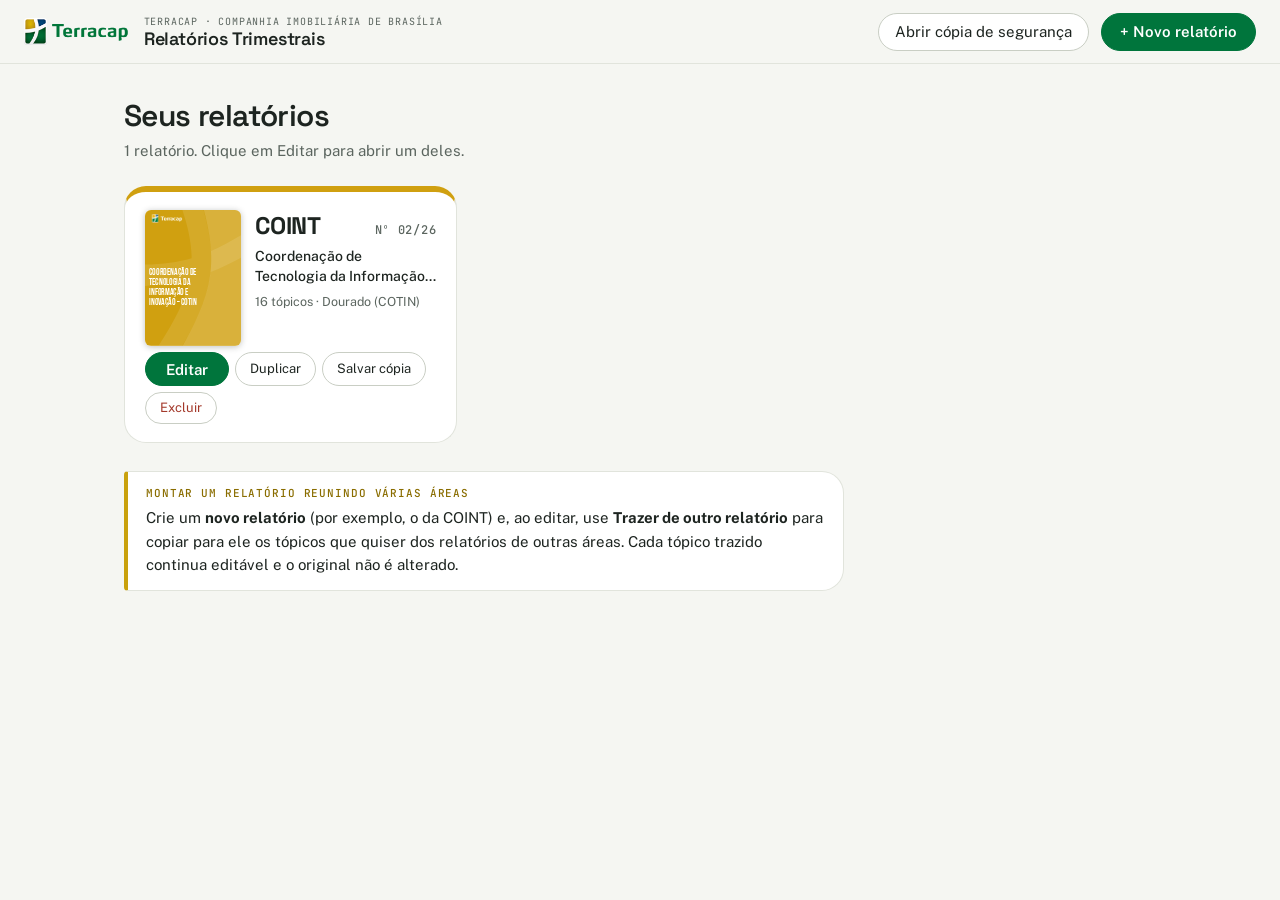
==== index.html @ a0c9328a "Primeira versão" ====
<!doctype html>
<html lang="pt-BR">
<head>
<meta charset="utf-8">
<meta name="viewport" content="width=device-width,initial-scale=1">
<title>Relatórios Trimestrais</title>
<link rel="preconnect" href="https://fonts.googleapis.com">
<link rel="preconnect" href="https://fonts.gstatic.com" crossorigin>
<link href="https://fonts.googleapis.com/css2?family=Bebas+Neue&family=Inter:wght@300;400;500;600;700&family=Space+Grotesk:wght@400;500;600;700&family=Public+Sans:wght@400;500;600;700&family=JetBrains+Mono:wght@400;500&display=swap" rel="stylesheet">
<link rel="stylesheet" href="app.css?v=7">
<link rel="stylesheet" href="report.css?v=7">
</head>
<body class="home">
<header id="appbar">
  <img class="mark" src="assets/logo-verde.png" alt=""><span class="brand"><small>Terracap · Companhia Imobiliária de Brasília</small>Relatórios Trimestrais</span>
  <span class="spacer"></span>
  <button class="bar-btn" data-act="importar" title="Carrega um arquivo salvo anteriormente">Abrir cópia de segurança</button>
  <button class="primary" data-act="novo">+ Novo relatório</button>
  <input type="file" id="file-import" accept="application/json" multiple hidden>
</header>

<main id="home">
  <div class="home-h">
    <h1>Seus relatórios</h1>
    <p id="home-sub" class="home-sub"></p>
  </div>
  <div id="cards" class="cards"></div>
  <aside class="tip home-tip">
    <span class="eyebrow">Montar um relatório reunindo várias áreas</span>
    <p>Crie um <b>novo relatório</b> (por exemplo, o da COINT) e, ao editar, use <b>Trazer de outro relatório</b> para copiar para ele os tópicos que quiser dos relatórios de outras áreas. Cada tópico trazido continua editável e o original não é alterado.</p>
  </aside>
</main>

<div id="toasts"></div>

<dialog id="dlg-novo" aria-labelledby="dlg-novo-t">
  <form method="dialog" id="form-novo">
    <h2 id="dlg-novo-t">Novo relatório</h2>
    <div class="row">
      <label class="f"><span class="lb">Sigla do setor</span><input type="text" id="n-sigla" placeholder="Ex.: COINT" required></label>
      <label class="f"><span class="lb">Nº do relatório</span><input type="text" id="n-numero" placeholder="Ex.: 02/26" required></label>
    </div>
    <label class="f"><span class="lb">Nome do setor</span><input type="text" id="n-setor" placeholder="Ex.: Coordenação de Tecnologia da Informação e Inovação"></label>
    <label class="sw f" id="n-trazer-w"><input type="checkbox" id="n-trazer"><span class="trk" aria-hidden="true"></span><span class="sl"><b>Começar trazendo conteúdo de outros relatórios</b><small>Útil para um relatório geral que reúne várias áreas.</small></span></label>
    <div class="dlg-b">
      <button type="button" data-act="novo-fechar">Cancelar</button>
      <button class="primary" type="submit">Criar e editar</button>
    </div>
  </form>
</dialog>

<script src="assets/shapes.js"></script>
<script src="store.js?v=7"></script>
<script src="home.js?v=7"></script>
</body>
</html>
---- app.css ----
:root{--ink:#1D2420;--muted:#5b655f;--line:#e1e4dc;--bg:#F5F6F2;--brand:#00753C;--brand-d:#005c2f;--brand-ink:#fff;--blue:#003D6B;--gold:#C9A10D;--focus:#003D6B;--danger:#A3382A;--display:'Space Grotesk',system-ui,sans-serif;--mono:'JetBrains Mono',ui-monospace,monospace}
*{box-sizing:border-box}
html,body{height:100%;margin:0}
body{font:15px/1.55 "Public Sans",system-ui,sans-serif;color:var(--ink);background:var(--bg);display:flex;flex-direction:column}
[hidden]{display:none!important}
:focus-visible{outline:3px solid var(--focus);outline-offset:2px}
.sr{position:absolute;width:1px;height:1px;overflow:hidden;clip:rect(0 0 0 0);white-space:nowrap}

/* ---- botões ---- */
button,.btn{font:inherit;min-height:38px;border:1px solid #c9cec4;background:#fff;border-radius:999px;padding:6px 18px;cursor:pointer;color:var(--ink);display:inline-flex;align-items:center;justify-content:center;gap:6px;transition:transform .15s,box-shadow .15s,border-color .15s,background .15s}
button:hover:not(:disabled),.btn:hover{background:#fff;border-color:var(--brand);transform:translateY(-1px)}
button:disabled{opacity:.4;cursor:default}
button.primary{background:var(--brand);border-color:var(--brand);color:#fff;font-weight:600}
button.primary:hover:not(:disabled){background:var(--brand-d);border-color:var(--brand-d)}
button.danger{color:var(--danger)}
button.mini{min-height:32px;padding:3px 14px;font-size:13px}
button.ico{min-width:34px;min-height:34px;padding:0;border-color:transparent;background:transparent;font-size:15px;border-radius:50%}
button.ico:hover:not(:disabled){background:#eceee7;transform:none;border-color:transparent}

/* ---- barra superior ---- */
#appbar{display:flex;align-items:center;gap:12px;padding:0 24px;height:64px;background:var(--bg);color:var(--ink);border-bottom:1px solid var(--line);flex:none}
.brand{font:600 18px/1.1 var(--display);color:var(--ink);white-space:nowrap;display:flex;flex-direction:column;letter-spacing:-.01em}
.brand small{font:400 10px/1.4 var(--mono);letter-spacing:.08em;text-transform:uppercase;color:var(--muted)}
.mark{height:28px;width:auto;flex:none;object-fit:contain}
.spacer{flex:1}
#appbar select{background:#fff;color:var(--ink);border:1px solid #c9cec4;max-width:260px;min-height:38px;border-radius:999px;padding:4px 14px;font:inherit}
.bar-btn{background:#fff;color:var(--ink);border:1px solid #c9cec4;border-radius:999px;min-height:38px;padding:6px 16px;cursor:pointer;display:inline-flex;align-items:center}
.bar-btn:hover{border-color:var(--brand)}
#save-status{font:500 11px var(--mono);letter-spacing:.06em;text-transform:uppercase;color:var(--brand);border:1px solid var(--brand);background:#e6f2ec;border-radius:999px;padding:3px 12px;white-space:nowrap}
#save-status.err{color:var(--danger);border-color:var(--danger);background:#f6e4e1}
details.menu{position:relative}
details.menu>summary{list-style:none}
details.menu>summary::-webkit-details-marker{display:none}
.menu-pop{position:absolute;left:0;top:calc(100% + 8px);background:#fff;color:var(--ink);border:1px solid var(--line);border-radius:22px;box-shadow:0 12px 32px rgba(29,36,32,.14);width:340px;max-width:90vw;padding:8px;z-index:30}
.menu-pop hr{border:0;border-top:1px solid var(--line);margin:6px 0}
button.mi{display:flex;flex-direction:column;align-items:flex-start;text-align:left;width:100%;border:0;background:none;padding:8px 14px;gap:0;border-radius:14px}
button.mi:hover{background:var(--bg);transform:none}
button.mi small{color:var(--muted);font-size:12.5px}
button.mi.danger b{color:var(--danger)}

/* ---- abas móveis ---- */
#mtabs{display:none}

/* ---- layout ---- */
#app{display:grid;grid-template-columns:clamp(400px,38vw,560px) 1fr;flex:1;min-height:0}
#editor{min-width:0;background:var(--bg);border-right:1px solid var(--line);display:flex;flex-direction:column;min-height:0}
#tabs{display:flex;border-bottom:1px solid var(--line);flex:none;background:var(--bg)}
.tab{flex:1;border:0;border-bottom:2px solid transparent;border-radius:0;background:none;min-height:56px;padding:0 6px;font:500 11px var(--mono);letter-spacing:.04em;text-transform:uppercase;color:var(--muted);gap:6px;transform:none!important}
.tab .n{width:22px;height:22px;border-radius:50%;border:1.5px solid #b9c0b4;display:grid;place-items:center;font:500 11px var(--mono);color:var(--muted);flex:none}
.tab.on{border-bottom-color:var(--brand);color:var(--ink);font-weight:700}
.tab.on .n{background:var(--brand);border-color:var(--brand);color:#fff}
#ed-body{overflow:auto;padding:18px 18px 80px;flex:1}

/* ---- conteúdo do editor ---- */
.lead{color:var(--muted);margin:0 0 24px;padding-bottom:18px;border-bottom:1px solid var(--line);position:relative}
.lead::after{content:"";position:absolute;left:50%;bottom:-10px;width:34px;height:12px;transform:translateX(-50%);background:var(--bg) url(assets/logo.png) center/contain no-repeat border-box;background-origin:content-box;box-sizing:content-box;padding:0 5px;border:1px solid var(--line);border-radius:8px}
.card{border:1px solid var(--line);border-radius:22px;padding:20px;margin-bottom:16px;background:#fff}
.card>h2{margin:0 0 14px;font:600 18px var(--display);letter-spacing:-.01em}
.tip{background:#fff;border:1px solid var(--line);border-left:4px solid var(--gold);border-radius:4px 22px 22px 4px;padding:14px 18px;margin-bottom:20px}
.eyebrow{display:block;font:500 11px var(--mono);letter-spacing:.08em;text-transform:uppercase;color:#8a6d00;margin-bottom:6px}
.tip ol{margin:0 0 8px;padding-left:20px}
.f{display:block;margin:0 0 14px}
.lb{display:block;font:600 14px var(--display);margin-bottom:4px}
.lbrow{display:flex;align-items:center;justify-content:space-between;gap:8px;margin-bottom:4px}
.lbrow .lb{margin:0}
.help{display:block;color:var(--muted);font-size:13px;margin:0 0 6px}
input[type=text],input[type=number],textarea,select{width:100%;min-height:42px;border:1px solid #c9cec4;border-radius:14px;padding:9px 14px;background:#fff;color:var(--ink);font:inherit}
input:focus,textarea:focus,select:focus{border-color:var(--focus)}
textarea{min-height:96px;resize:vertical}
input[type=range]{width:100%;accent-color:#00753C}
.rv{font-weight:400;color:var(--muted);margin-left:6px}
label.chk{display:flex;gap:8px;align-items:center;font-size:14px;margin:12px 0}
label.chk input{width:18px;height:18px}
label.sw{display:flex;gap:12px;align-items:flex-start;cursor:pointer;position:relative;margin:0 0 14px}
label.sw input{position:absolute;opacity:0;width:1px;height:1px}
.trk{flex:none;width:42px;height:24px;border-radius:12px;background:#9aa39b;position:relative;transition:.15s;margin-top:1px}
.trk::after{content:'';position:absolute;left:3px;top:3px;width:18px;height:18px;border-radius:50%;background:#fff;transition:.15s}
label.sw input:checked+.trk{background:var(--brand)}
label.sw input:checked+.trk::after{left:21px}
label.sw input:focus-visible+.trk{outline:3px solid var(--focus);outline-offset:2px}
.sl b{display:block;font:600 14px var(--display)}
.sl small{display:block;color:var(--muted);font-size:13px}
.optbox{border:1px solid var(--line);border-radius:22px;padding:16px 18px;margin-bottom:12px;background:#fff}
.nested{margin-top:14px;padding-top:14px;border-top:1px dashed var(--line)}
.nested .f:last-child{margin-bottom:0}
.swatches{display:grid;grid-template-columns:1fr 1fr;gap:8px}
.swatch{justify-content:flex-start;text-align:left;font-size:13.5px;min-height:44px}
.swatch i{width:20px;height:20px;border-radius:50%;flex:none;border:1px solid rgba(0,0,0,.2)}
.swatch.on{border-color:var(--brand);box-shadow:inset 0 0 0 1px var(--brand);font-weight:700}
.lrow{display:flex;gap:4px;margin-bottom:6px;align-items:center}
.img-f{display:flex;gap:8px;align-items:center;flex-wrap:wrap}
.thumb{max-width:100%;max-height:110px;border:1px solid var(--line);border-radius:6px;display:block}
.row{display:flex;gap:8px;flex-wrap:wrap}
.row>*{flex:1;min-width:110px}
.sub{border:1px solid var(--line);border-radius:16px;padding:12px;margin-bottom:10px;background:var(--bg)}
.sub-h{display:flex;justify-content:space-between;align-items:center;font-size:13px;font-weight:600;margin-bottom:8px}
.grid-wrap{overflow-x:auto;border:1px solid var(--line);border-radius:16px;margin-bottom:8px;background:#fff}
table.grid{border-collapse:collapse;width:100%}
.grid th,.grid td{padding:4px;border-bottom:1px solid var(--line);vertical-align:top;min-width:140px;font-weight:400}
.grid th{background:#e8eef4}
.grid .act{min-width:0;width:38px;text-align:center}
.grid .gh{display:flex;gap:2px;align-items:center}
.grid input,.grid textarea{min-height:36px;font-size:13.5px;padding:6px 8px}
.grid textarea{min-height:56px}

/* ---- tópicos e blocos ---- */
.sec-t{display:flex;align-items:center;justify-content:space-between;margin:0 0 10px}
.sec-t h2{margin:0;font:600 18px var(--display)}
.vazio{border:2px dashed #c9cec4;border-radius:22px;padding:28px 16px;text-align:center;color:var(--muted);margin-bottom:12px}
.vazio b{display:block;color:var(--ink);font:600 18px var(--display);margin-bottom:4px}
.vazio-s{color:var(--muted);margin:0 0 12px;font-size:14px}
.secao{border:1px solid var(--line);border-radius:22px;margin-bottom:10px;background:#fff;overflow:hidden;transition:transform .15s,box-shadow .15s}
.secao:not([open]):hover{transform:translateY(-2px);box-shadow:0 6px 16px rgba(29,36,32,.08)}
.secao[open]{border-color:#c9cec4}
.secao>summary{cursor:pointer;padding:8px 8px 8px 12px;display:flex;gap:10px;align-items:center;list-style:none;min-height:58px}
.secao>summary::-webkit-details-marker{display:none}
.secao>summary:hover{background:#fbfbf9}
.num{flex:none;width:30px;height:30px;border-radius:50%;border:1.5px solid var(--brand);color:var(--brand);font:600 13px var(--display);display:grid;place-items:center}
.secao .tt{flex:1;font:600 15px/1.3 var(--display);min-width:0;display:-webkit-box;-webkit-line-clamp:2;-webkit-box-orient:vertical;overflow:hidden}
.cnt{font:400 11px var(--mono);letter-spacing:.04em;text-transform:uppercase;color:var(--muted);white-space:nowrap}
.acts{display:flex;flex:none}
.chev{flex:none;transition:transform .15s;color:var(--muted)}
.chev::before{content:'▾'}
.secao[open] .chev{transform:rotate(180deg)}
.secao-body{padding:16px;border-top:1px solid var(--line);background:var(--bg)}
.blocos-t{font:500 11px var(--mono);text-transform:uppercase;letter-spacing:.08em;color:var(--blue);margin:8px 0 12px}
.item{border:1px solid var(--line);border-left:4px solid var(--blue);border-radius:4px 20px 20px 4px;padding:14px;margin-bottom:12px;background:#fff}
.item-h{display:flex;align-items:center;gap:8px;margin-bottom:12px;font:600 15px var(--display)}
.item-h .sp{flex:1}
.item-h .ic,button.pk .ic{font:500 10px var(--mono);letter-spacing:.08em;color:var(--blue);border:1px solid var(--blue);border-radius:999px;padding:1px 9px;background:#e8eef4}
.add-big{width:100%;border:2px dashed #b9c0b4;min-height:48px;font-weight:600;background:transparent;color:var(--brand)}
.picker{border:1px solid var(--brand);border-radius:22px;padding:14px;background:#fff}
.picker-h{display:flex;justify-content:space-between;align-items:center;margin-bottom:10px}
.picker-g{display:grid;grid-template-columns:1fr 1fr;gap:8px}
button.pk{flex-direction:column;align-items:flex-start;justify-content:flex-start;text-align:left;padding:12px 14px;min-height:96px;gap:4px;border-radius:18px}
button.pk small{color:var(--muted);font-size:12.5px;font-weight:400;line-height:1.3}
.nav-b{display:flex;justify-content:space-between;gap:8px;margin-top:20px}
.flash{animation:flash 1.6s}
@keyframes flash{0%,70%{box-shadow:0 0 0 4px var(--gold)}100%{box-shadow:0 0 0 0 transparent}}

/* ---- visualização ---- */
#preview-wrap{display:flex;flex-direction:column;min-width:0;min-height:0}
#toolbar{display:flex;gap:12px;align-items:center;padding:8px 24px;background:var(--bg);border-bottom:1px solid var(--line);flex-wrap:wrap;min-height:56px}
#page-count{font:500 11px var(--mono);letter-spacing:.08em;text-transform:uppercase;white-space:nowrap;color:var(--blue);border:1px solid var(--blue);background:#e8eef4;border-radius:999px;padding:3px 12px}
.hint-t{color:var(--muted);font-size:13px;margin-right:auto}
.zoom{display:flex;align-items:center;gap:4px}
#zoom-lbl{min-width:48px;text-align:center;font-size:13px;font-variant-numeric:tabular-nums}
#preview{overflow:auto;padding:28px;flex:1;background:#e9ebe4}
@media screen{
  .pages [data-si],.pages .page.capa,.pages .page.intro,.pages .page.sumario{cursor:pointer}
  .pages [data-si]:hover{outline:2px dashed var(--brand-d);outline-offset:3px}
}

/* ---- avisos ---- */
#toasts{position:fixed;left:50%;bottom:20px;transform:translateX(-50%);display:flex;flex-direction:column;gap:8px;z-index:50;align-items:center;width:max-content;max-width:92vw}
.toast{background:var(--ink);color:#fff;border-radius:999px;padding:10px 20px;display:flex;gap:14px;align-items:center;box-shadow:0 8px 24px rgba(29,36,32,.3);font-size:14px}
.toast button{background:transparent;color:#e6c55a;border:0;font-weight:700;min-height:28px;padding:0 4px;transform:none}
.toast button:hover{background:transparent;text-decoration:underline}
dialog{border:0;border-radius:22px;padding:28px;max-width:480px;width:92vw;box-shadow:0 20px 50px rgba(29,36,32,.35);color:var(--ink);background:#fff}
dialog::backdrop{background:rgba(0,0,0,.45)}
dialog h2{margin:0 0 8px;font:600 22px var(--display)}
dialog ol{padding-left:20px}
dialog li{margin-bottom:6px}
.jn-help{font-size:14px;color:var(--muted);margin:0 0 12px}
.jn-lista{list-style:none;margin:0 0 10px;padding:0;display:flex;flex-direction:column;gap:6px;max-height:42vh;overflow:auto}
.jn-lista li{display:flex;align-items:center;gap:6px;padding:8px 10px;border:1px solid var(--line,#ddd);border-radius:12px;background:var(--bg)}
.jn-lista .jn-n{flex:1;min-width:0;font-size:14px;overflow:hidden;text-overflow:ellipsis;white-space:nowrap}
.jn-lista .jn-n small{display:block;color:var(--muted);font-size:12px}
.jn-lista button{padding:4px 9px}
.jn-add{width:100%}
.jn-resumo{font-size:13px;color:var(--muted);margin:10px 0 0;min-height:1em}
.dlg-b{display:flex;justify-content:flex-end;gap:8px;margin-top:16px}

/* ---- telas pequenas ---- */
@media (max-width:900px){
  .brand,.hide-m,.hint-t{display:none}
  #appbar{padding:0 10px;gap:8px}
  #appbar select{max-width:none;flex:1;min-width:0}
  .sel-wrap{flex:1;min-width:0;display:flex}
  .spacer{display:none}
  #mtabs{display:flex;background:#fff;border-bottom:1px solid var(--line)}
  #mtabs button{flex:1;border:0;border-bottom:3px solid transparent;border-radius:0;min-height:46px;background:none}
  #mtabs button.on{border-bottom-color:var(--brand-d);font-weight:700}
  #app{grid-template-columns:minmax(0,1fr)}
  #appbar .primary{padding:6px 10px}
  #preview-wrap{display:none}
  body.ver-previa #preview-wrap{display:flex}
  body.ver-previa #editor{display:none}
  .tab{font-size:12px}
  .picker-g,.swatches{grid-template-columns:1fr}
}
@media print{
  html,body{height:auto;background:none;display:block}
  #appbar,#mtabs,#toasts,#toolbar,#editor,dialog{display:none!important}
  #app{display:block;height:auto}
  #preview-wrap{display:block!important}
  #preview{overflow:visible;padding:0}
}

@media (max-width:900px){.brand small,.mark{display:none}}

/* ---- editor: barra e tópicos trazidos ---- */
a.bar-btn{text-decoration:none;color:var(--ink);white-space:nowrap}
.rel-nome{font:600 15px var(--display);white-space:nowrap;overflow:hidden;text-overflow:ellipsis;min-width:0}
.sec-b{display:flex;gap:6px;flex-wrap:wrap;justify-content:flex-end}
.orig{display:block;font:400 11px var(--mono);letter-spacing:.04em;text-transform:uppercase;color:#8a6d00;margin-top:2px}
dialog.wide{max-width:640px}
.tz-lista{max-height:50vh;overflow:auto;display:flex;flex-direction:column;gap:12px;margin-bottom:4px}
.tz-rel{border:1px solid var(--line);border-radius:18px;padding:12px 14px;margin:0;min-width:0}
.tz-rel legend{display:flex;align-items:center;gap:8px;font:600 14px var(--display);padding:0 6px}
.tz-rel legend i{width:12px;height:12px;border-radius:50%;flex:none}
.tz-rel legend small{font:400 12px "Public Sans",sans-serif;color:var(--muted);max-width:280px;overflow:hidden;text-overflow:ellipsis;white-space:nowrap}
.tz-all{margin-bottom:6px}
.tz-i{display:flex;gap:10px;align-items:flex-start;padding:6px 4px;border-radius:10px;cursor:pointer}
.tz-i:hover{background:var(--bg)}
.tz-i input{width:18px;height:18px;margin-top:2px;flex:none;accent-color:#00753C}
.tz-i b{display:block;font-weight:600;font-size:14px;line-height:1.35}
.tz-i small{color:var(--muted);font-size:12.5px}
.tz-vazio{color:var(--muted);margin:6px 0}

/* ---- página inicial: lista de relatórios ---- */
body.home{height:auto;min-height:100%}
#home{max-width:1080px;width:100%;margin:0 auto;padding:32px 24px 80px}
.home-h h1{margin:0;font:600 30px var(--display);letter-spacing:-.02em}
.home-sub{color:var(--muted);margin:4px 0 24px}
.cards{display:grid;grid-template-columns:repeat(auto-fill,minmax(300px,1fr));gap:16px;margin-bottom:28px}
.rcard{background:#fff;border:1px solid var(--line);border-top:6px solid var(--tema);border-radius:22px;padding:18px 20px;display:flex;flex-direction:column;gap:6px;transition:transform .15s,box-shadow .15s}
.rcard:hover{transform:translateY(-2px);box-shadow:0 8px 20px rgba(29,36,32,.09)}
.rc-main{display:flex;gap:14px;align-items:flex-start}
.rc-info{flex:1;min-width:0;display:flex;flex-direction:column;gap:6px}
.rc-prev{flex:none;display:block;width:96px;height:136px;border-radius:6px;overflow:hidden;box-shadow:0 1px 6px rgba(29,36,32,.28);position:relative}
.rc-thumb{position:absolute;left:0;top:0;width:595px;height:842px;transform:scale(.1613);transform-origin:0 0;pointer-events:none}
.rc-thumb .page{margin:0;box-shadow:none}
.rc-top{display:flex;justify-content:space-between;align-items:baseline;gap:8px}
.rc-sigla{font:700 24px var(--display);letter-spacing:-.01em}
.rc-num{font:500 12px var(--mono);letter-spacing:.06em;text-transform:uppercase;color:var(--muted)}
.rc-setor{margin:0;font:500 14px/1.4 "Public Sans",sans-serif;color:var(--ink);display:-webkit-box;-webkit-line-clamp:2;-webkit-box-orient:vertical;overflow:hidden;min-height:2.8em}
.rc-meta{margin:0 0 10px;font-size:12.5px;color:var(--muted)}
.rc-acts{display:flex;gap:6px;flex-wrap:wrap;margin-top:auto}
.rc-acts .btn{text-decoration:none;min-height:34px;padding:3px 20px}
.home-tip{max-width:720px}
.home-tip p{margin:0}
@media (max-width:900px){#home{padding:20px 14px 80px}.rel-nome{flex:1}}
.rc-acts a.btn.primary{background:var(--brand);border-color:var(--brand);color:#fff;font-weight:600}
.rc-acts a.btn.primary:hover{background:var(--brand-d);border-color:var(--brand-d)}

/* ---- histórico de versões ---- */
#hist-bar{display:flex;align-items:center;justify-content:space-between;gap:12px;flex-wrap:wrap;padding:10px 24px;background:#fff6d8;border-bottom:1px solid #e6d28a;font-size:14px}
#hist-bar[hidden]{display:none}
.hist-b{display:flex;gap:8px;flex-wrap:wrap}
.hist-h{display:flex;align-items:center;justify-content:space-between;margin-bottom:10px}
.hist-h h2{margin:0;font:600 20px var(--display)}
.hist-nova{padding:14px 16px}
.hist-nova .f{margin-bottom:8px}
.hist-lista{list-style:none;margin:0;padding:0}
.hist-dia{font:500 11px var(--mono);letter-spacing:.08em;text-transform:uppercase;color:var(--blue);margin:16px 0 6px}
button.hv{width:100%;justify-content:flex-start;text-align:left;border-radius:16px;border-color:transparent;background:transparent;padding:8px 12px;gap:12px;min-height:54px}
button.hv:hover{background:#fff;border-color:var(--line);transform:none}
button.hv.on{background:#fff;border-color:var(--brand);box-shadow:inset 0 0 0 1px var(--brand)}
.hv-t{font:500 12px var(--mono);color:var(--muted);flex:none;width:44px}
.hv-n b{display:block;font:500 14px var(--display)}
.hv-n b.nomeada{font-weight:700;color:var(--brand-d)}
.hv-n small{color:var(--muted);font-size:12.5px}
body.em-historico #toolbar .hint-t{display:none}
body.em-historico #btn-undo{display:none}
---- report.css ----
/* Páginas do relatório — unidades nativas do Figma: 595 x 842 (A4) */
@page{size:A4;margin:0}
.pages{zoom:var(--z,1.2);width:595px;margin:0 auto}
.page{--main:#D0A010;--accent:#F1B80E;--tint:#91D6B2;--head:#202020;--kpi-fg:#202020;
  position:relative;width:595px;height:842px;overflow:hidden;background:#fff;margin:0 0 20px;box-shadow:0 2px 14px rgba(0,0,0,.25);
  font-family:Inter,sans-serif;color:#202020;font-size:10px;-webkit-print-color-adjust:exact;print-color-adjust:exact}
.page.t-dourado{--main:#D0A010;--accent:#F1B80E;--head:#202020;--kpi-fg:#202020}
.page.t-verde{--main:#276645;--accent:#007F3E;--head:#202020;--kpi-fg:#fff}
.page.t-azul{--main:#004A80;--accent:#1A5C8D;--head:#4D82A4;--kpi-fg:#fff}
.page.t-aco{--main:#4D82A4;--accent:#6E97B3;--head:#4D82A4;--kpi-fg:#fff}
.page .abs{position:absolute}
.page svg.full{position:absolute;inset:0;width:595px;height:842px}
.page .bgc{position:absolute;inset:0;width:100%;height:100%}
.page .pn{position:absolute;right:24px;top:802px;font-size:12px;line-height:18px;font-weight:300;color:rgba(255,255,255,.85)}
.page.escura .pn{color:rgba(255,255,255,.75)}

/* cabeçalho das páginas internas */
.hd-txt{position:absolute;left:230px;width:230px;top:22px;text-align:right;font-size:8px;line-height:12px;font-weight:300;letter-spacing:.02em;color:#5D5D5D;text-transform:uppercase}
.hd-logo{position:absolute;left:467px;top:16.4px;width:95.1px;height:26.6px}
.body{position:absolute;left:45px;width:500px;top:78px;height:692px;overflow:hidden;display:flex;flex-direction:column;gap:22px}
.page.intro .body{height:calc(692px - var(--img-h,0px))}
.full-img{position:absolute;left:0;bottom:0;width:595px;height:var(--img-h);object-fit:cover}

/* capa / divisor / contracapa */
.page.capa{background:var(--main);color:#fff}
.page.capa .foto{position:absolute;inset:0;width:595px;height:842px}
.page.capa .logo-c{position:absolute;left:42px;top:26px;width:191px;height:54px}
.page.capa h1{position:absolute;left:25px;top:358px;width:360px;margin:0;font:400 56px/62px 'Bebas Neue';text-transform:uppercase;color:#fff}
.page.geral h1{left:36px;top:420px;width:400px;font-size:72px;line-height:72px}
.pill{position:absolute;background:#fff;color:var(--main);font:400 22px/26px 'Space Grotesk',Inter,sans-serif;border-radius:0 46px 0 0;padding:0 0 0 13px}
.page.geral .pill{left:36px;top:603px;min-width:277px;height:62px;display:flex;align-items:center;padding:0 46px 0 13px;white-space:nowrap}
.page.geral .pill::before{content:'';position:absolute;left:-36px;top:0;width:36px;height:100%;background:#D0A010}
.page.back h1{left:162px;top:300px}
.page.back .logo-c{left:228px;top:210px;width:140px;height:auto}
.page.back .pill{left:103px;top:455px;min-width:388px;white-space:nowrap;height:58px;display:flex;align-items:center;font-size:24px;padding-left:20px;border-radius:0 40px 0 0}
.page.back .pill::after{content:'';position:absolute;left:0;right:0;bottom:-6px;height:6px;background:#D0A010}
.page.sumario{background:#004A80;color:#fff}
.page.sumario h1{position:absolute;left:60px;top:211px;margin:0;font:400 50px/57px 'Bebas Neue';text-transform:uppercase}
.sum-list{position:absolute;left:60px;right:58px;top:290px}
.sum-row{display:flex;justify-content:space-between;align-items:center;margin-bottom:16px}
.sum-row .t{font:400 25px/29px 'Bebas Neue';text-transform:uppercase;max-width:380px}
.sum-row .n{font:300 20px/23px Inter}

/* tipografia */
.h2{margin:0;font:400 20px/24px 'Bebas Neue';text-transform:uppercase;color:var(--head)}
.bloco{display:flex;flex-direction:column;gap:14px}
.linha{display:flex;gap:30px;align-items:flex-start}
.linha>*{flex:1;min-width:0}
.linha>.kpis.v{flex:0 0 150px}
.t-texto p{margin:0 0 15px;font-size:10px;line-height:15px;text-align:justify;font-weight:400}
.t-texto p:last-child{margin:0}
.t-texto b,.destaque b,.resultados b,.tabela b{font-weight:700}
.t-texto ul,.t-texto ol{margin:0 0 15px;padding-left:16px}
.destaque{background:color-mix(in srgb,var(--main) 24%,transparent);padding:10px 14px;font-size:10px;line-height:15px;text-align:justify}
.resultados{background:color-mix(in srgb,var(--main) 24%,transparent);padding:12px 14px}
.resultados .h2{font-size:15px;line-height:18px;margin-bottom:6px}
.resultados .ln{font-size:10px;line-height:15px;margin:0 0 4px}

/* KPIs: cartões empilhados com canto inferior direito arredondado */
.kpis{display:flex;flex-direction:column}
.kpis .card{padding:14px 16px;background:var(--accent);color:var(--kpi-fg);text-align:center}
.kpis .card:nth-child(even){background:color-mix(in srgb,var(--accent) 50%,#fff);color:#202020}
.kpis .card:last-child{border-radius:0 0 34px 0}
.kpis .l{font:400 12.2px/16px 'Bebas Neue';text-transform:uppercase}
.kpis .l.g{font-size:15px;line-height:20px}
.kpis .v{font:400 32.6px/41px 'Bebas Neue'}
.kpis .s{font:400 12.2px/16px 'Bebas Neue';text-transform:uppercase}
.kpis.h{flex-direction:row}
.kpis.h .card{flex:1}
.kpis.h .card:last-child{border-radius:0 0 34px 0}

/* lista tipo POP: barras superior/inferior + linhas alternadas */
.lista{display:flex;flex-direction:column}
.lista .cap,.lista .rod{background:var(--accent);min-height:30px;color:var(--kpi-fg);font:400 15px/30px 'Bebas Neue';padding:0 14px;text-transform:uppercase}
.lista .cap{border-radius:10px 10px 0 0}
.lista .rod{border-radius:0 0 10px 10px;min-height:30px}
.lista .cap:empty{padding:0}
.lista .ln{height:auto;min-height:36px;display:flex;align-items:center;padding:6px 14px;font-size:10px;line-height:13px}
.lista .ln:nth-child(even){background:color-mix(in srgb,var(--main) 24%,transparent)}
.lista .cap+.ln{background:color-mix(in srgb,var(--main) 24%,transparent)}
.lista .cap+.ln+.ln{background:transparent}

/* tabela estilo DIGER */
.tabela{width:100%;border-collapse:collapse;table-layout:auto;font-size:10px;line-height:15px}
.tabela th{background:var(--main);color:#fff;font-weight:600;text-align:left;padding:10px 12px;border-right:1px solid #d9d9d9}
.tabela td{padding:10px 12px;vertical-align:middle;border-right:1px solid #d9d9d9;text-align:left}
.tabela th:last-child,.tabela td:last-child{border-right:0}
.tabela tbody tr:nth-child(odd) td{background:color-mix(in srgb,var(--tint) 35%,#fff)}
.t-dourado .tabela tbody tr:nth-child(odd) td{background:color-mix(in srgb,var(--main) 24%,transparent)}
.t-azul .tabela tbody tr:nth-child(odd) td,.t-aco .tabela tbody tr:nth-child(odd) td{background:color-mix(in srgb,var(--main) 18%,#fff)}
.tabela td:first-child{font-weight:600}
.tabela.simples td:first-child{font-weight:400}

/* barra de progresso (indicador) */
.barra .fill{height:30px;background:var(--accent);border-radius:0 12px 12px 0;display:flex;align-items:center;justify-content:center;font:400 20px 'Bebas Neue';color:var(--kpi-fg)}
.barra .leg{display:flex;align-items:center;gap:8px;margin-top:8px;font-size:9px;text-transform:uppercase;padding-left:calc(var(--p,100%)/2 - 30px)}
.barra .leg i{width:14px;height:14px;background:var(--accent);border-radius:3px;display:inline-block}
.barra .tt{margin-bottom:8px}

/* gráficos */
.grafico{display:flex;flex-direction:column;gap:6px}
.g-tit{font:400 15px/18px 'Bebas Neue';text-transform:uppercase;color:var(--head)}
.g-fonte{font-size:8px;color:#5D5D5D}
.g-leg{display:flex;flex-wrap:wrap;gap:4px 16px;font-size:9px}
.g-leg.v{flex-direction:column}
.g-leg span{display:inline-flex;align-items:center;gap:6px}
.g-leg i{width:10px;height:10px;border-radius:2px;display:inline-block}
.g-colunas{display:flex;justify-content:space-around;align-items:flex-end;gap:10px;padding-top:6px}
.g-colunas .cols{display:flex;align-items:flex-end;justify-content:center;gap:3px;border-bottom:1px solid #999;min-height:20px}
.g-colunas .grp{flex:1;min-width:0;display:flex;flex-direction:column;align-items:center}
.g-colunas .col{display:flex;flex-direction:column;align-items:center;justify-content:flex-end;flex:1;max-width:24px;min-width:8px}
.g-colunas .col b{font:400 13px/15px 'Bebas Neue';color:#202020}
.g-colunas .col span{display:block;width:100%;border-radius:10px 10px 0 0}
.g-colunas .rot{font-size:8px;font-weight:700;text-align:center;text-transform:uppercase;margin-top:4px;max-width:90px}
.g-barras{display:flex;flex-direction:column;gap:4px}
.g-row{display:flex;align-items:center;gap:8px}
.g-row .rot{flex:0 0 150px;text-align:right;font:400 13px/14px 'Bebas Neue';text-transform:uppercase}
.g-row .trilho{flex:1;display:flex;height:18px}
.g-row .seg{display:flex;align-items:center;justify-content:center;color:#fff;min-width:14px;font:400 12px 'Bebas Neue'}
.g-row .seg:first-child{border-radius:9px 0 0 9px}.g-row .seg:last-child{border-radius:0 9px 9px 0}.g-row .seg:only-child{border-radius:9px}
.g-pizza{display:flex;align-items:center;gap:24px}
.g-pizza .pz{width:96px;height:96px;border-radius:50%;flex:none}

.imagem img{display:block;width:100%;height:var(--h,200px);object-fit:cover}
.imagem.sangra{margin:0 -45px}
.imagem.sangra img{width:595px}
.imagem .cap{font-size:8px;color:#5D5D5D;margin-top:4px;text-align:center}

@media print{
  .pages{zoom:1.333!important;width:595px;margin:0}
  .page{margin:0;box-shadow:none;break-after:page;page-break-after:always}
  .page:last-child{break-after:auto;page-break-after:auto}
}

.sum-list.compacto .sum-row{margin-bottom:7px}
.sum-list.compacto .t{font-size:18px;line-height:21px}
.sum-list.compacto .n{font-size:14px;line-height:21px}
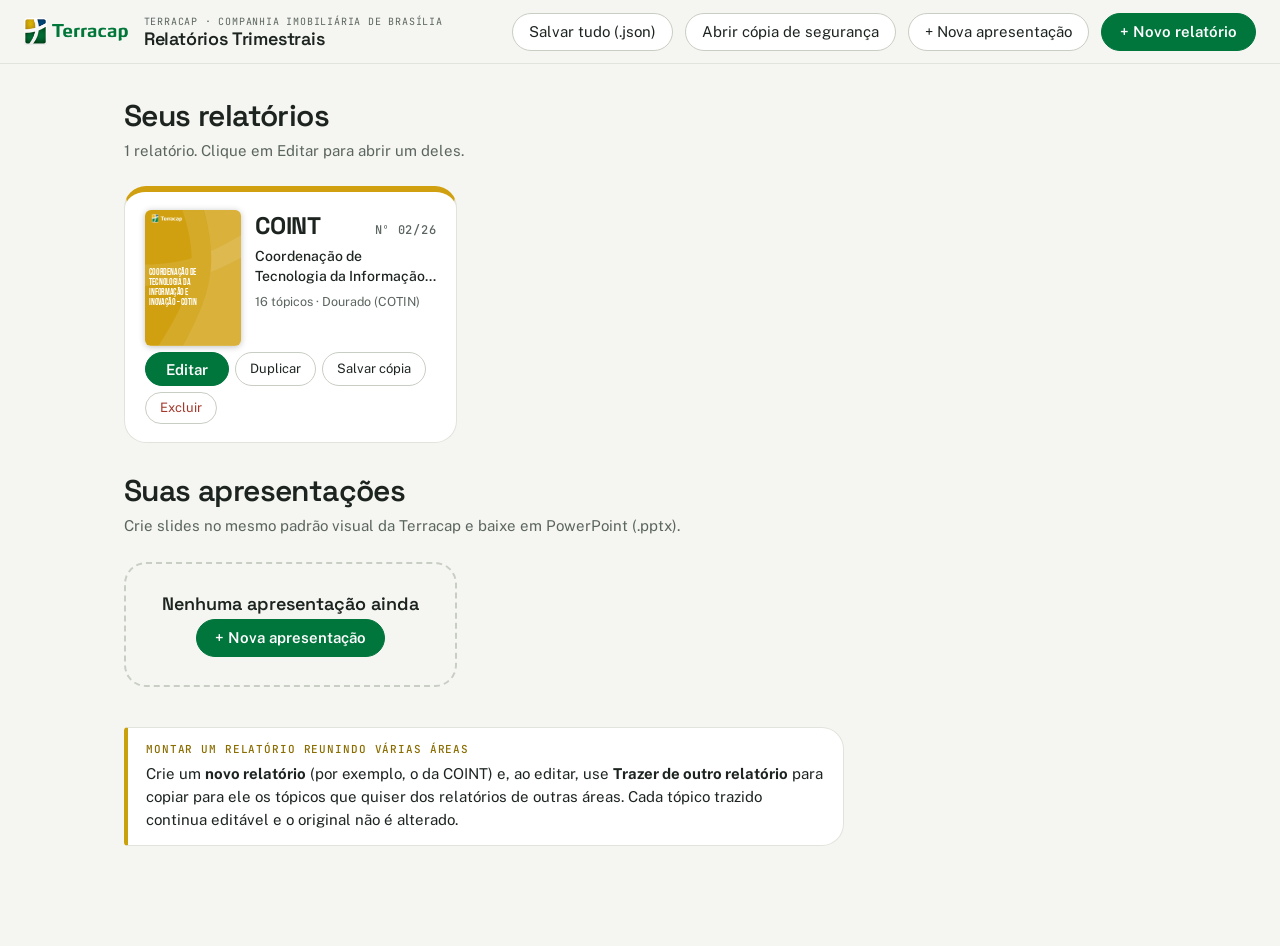
==== commit 69c7ccbf: "Apresentações adicionadas!" ====
--- a/index.html
+++ b/index.html
@@ -7,14 +7,17 @@
 <link rel="preconnect" href="https://fonts.googleapis.com">
 <link rel="preconnect" href="https://fonts.gstatic.com" crossorigin>
 <link href="https://fonts.googleapis.com/css2?family=Bebas+Neue&family=Inter:wght@300;400;500;600;700&family=Space+Grotesk:wght@400;500;600;700&family=Public+Sans:wght@400;500;600;700&family=JetBrains+Mono:wght@400;500&display=swap" rel="stylesheet">
-<link rel="stylesheet" href="app.css?v=7">
+<link rel="stylesheet" href="app.css?v=8">
 <link rel="stylesheet" href="report.css?v=7">
+<link rel="stylesheet" href="slides.css?v=1">
 </head>
 <body class="home">
 <header id="appbar">
   <img class="mark" src="assets/logo-verde.png" alt=""><span class="brand"><small>Terracap · Companhia Imobiliária de Brasília</small>Relatórios Trimestrais</span>
   <span class="spacer"></span>
-  <button class="bar-btn" data-act="importar" title="Carrega um arquivo salvo anteriormente">Abrir cópia de segurança</button>
+  <button class="bar-btn" data-act="salvar-tudo" title="Baixa um único arquivo .json com todos os relatórios e apresentações">Salvar tudo (.json)</button>
+  <button class="bar-btn" data-act="importar" title="Abre um arquivo salvo anteriormente: um relatório, uma apresentação ou o ambiente completo">Abrir cópia de segurança</button>
+  <button class="bar-btn" data-act="nova-apr">+ Nova apresentação</button>
   <button class="primary" data-act="novo">+ Novo relatório</button>
   <input type="file" id="file-import" accept="application/json" multiple hidden>
 </header>
@@ -25,6 +28,11 @@
     <p id="home-sub" class="home-sub"></p>
   </div>
   <div id="cards" class="cards"></div>
+  <div class="home-h home-h2">
+    <h1>Suas apresentações</h1>
+    <p id="deck-sub" class="home-sub"></p>
+  </div>
+  <div id="decks" class="cards"></div>
   <aside class="tip home-tip">
     <span class="eyebrow">Montar um relatório reunindo várias áreas</span>
     <p>Crie um <b>novo relatório</b> (por exemplo, o da COINT) e, ao editar, use <b>Trazer de outro relatório</b> para copiar para ele os tópicos que quiser dos relatórios de outras áreas. Cada tópico trazido continua editável e o original não é alterado.</p>
@@ -49,8 +57,23 @@
   </form>
 </dialog>
 
+<dialog id="dlg-apr" aria-labelledby="dlg-apr-t">
+  <form method="dialog" id="form-apr">
+    <h2 id="dlg-apr-t">Nova apresentação</h2>
+    <label class="f"><span class="lb">Nome da apresentação</span><input type="text" id="a-titulo" placeholder="Ex.: Relatório do 2º trimestre de 2026" required></label>
+    <label class="f"><span class="lb">Começar com</span><select id="a-base"><option value="vazia">Capa e um slide de texto</option><option value="exemplo">Exemplo com um slide de cada modelo</option></select></label>
+    <label class="f" id="a-rel-w"><span class="lb">Ou criar a partir de um relatório</span><select id="a-rel"><option value="">— nenhum —</option></select></label>
+    <div class="dlg-b">
+      <button type="button" data-act="apr-fechar">Cancelar</button>
+      <button class="primary" type="submit">Criar e editar</button>
+    </div>
+  </form>
+</dialog>
+
 <script src="assets/shapes.js"></script>
-<script src="store.js?v=7"></script>
-<script src="home.js?v=7"></script>
+<script src="assets/slide-assets.js"></script>
+<script src="store.js?v=13"></script>
+<script src="slides.js?v=2"></script>
+<script src="home.js?v=15"></script>
 </body>
 </html>
--- a/app.css
+++ b/app.css
@@ -263,3 +263,63 @@
 .hv-n small{color:var(--muted);font-size:12.5px}
 body.em-historico #toolbar .hint-t{display:none}
 body.em-historico #btn-undo{display:none}
+
+/* enquadramento da foto da capa */
+.enq{margin:6px 0 10px}
+.enq-box{position:relative;overflow:hidden;width:150px;aspect-ratio:595/842;border:1px solid var(--line);border-radius:6px;background:#eee;cursor:grab;touch-action:none}
+.enq-box:active{cursor:grabbing}
+.enq-box img{position:absolute;max-width:none;user-select:none;pointer-events:none}
+.enq-ctl{display:flex;gap:10px;align-items:center;margin-top:6px;flex-wrap:wrap}
+.enq-ctl label{display:flex;gap:6px;align-items:center}
+
+/* ---- edição direta no texto (edicao.js) ---- */
+@media screen{
+  [data-ed][contenteditable=true]{cursor:text;outline:1px dashed transparent;outline-offset:2px;border-radius:2px;transition:outline-color .15s,background-color .15s}
+  [data-ed][contenteditable=true]:hover{outline-color:rgba(0,117,60,.7)}
+  [data-ed][contenteditable=true]:empty{min-width:2em;min-height:1em}
+  [data-ed][contenteditable=true]:empty::before{content:'Digite aqui…';opacity:.45}
+  [data-ed].ed-on,[data-ed].ed-on:focus-visible{outline:2px solid #2b7cff!important;outline-offset:2px;background-color:rgba(43,124,255,.07)}
+  .pages [data-si]:has([data-ed]:hover),.pages [data-si]:has(.ed-on){outline-color:transparent}
+  .page:has(.ed-on),.page:has(.ed-on) .body{overflow:visible;z-index:3} /* o texto que cresce não some enquanto se digita */
+  .sld [data-ed][contenteditable=true]{outline-width:3px;outline-offset:4px}
+  .sld [data-ed].ed-on,.sld [data-ed].ed-on:focus-visible{outline-width:5px!important;outline-offset:6px}
+  .sld [data-edf],.sld [data-img]{cursor:pointer}
+  .sld [data-edf]:hover,.sld [data-img]:hover{outline:3px dashed rgba(0,117,60,.7);outline-offset:4px}
+  .sld .ed-on[data-em=L]{counter-reset:it}
+  .sld .ed-on[data-em=L]>div::before{counter-increment:it;content:counter(it) ". "}
+}
+#ed-barra{position:fixed;z-index:60;display:flex;gap:6px;align-items:center;background:#fff;border:1px solid var(--line);border-radius:999px;padding:4px 6px;box-shadow:0 6px 20px rgba(29,36,32,.22)}
+#ed-barra .mini{min-height:30px}
+#ed-barra .ed-dica{font:500 11px var(--mono);color:var(--muted);padding:0 6px;white-space:nowrap}
+@media print{#ed-barra{display:none!important}}
+
+/* ---- roda de cores (cores.js) ---- */
+#roda{position:fixed;z-index:70;width:244px;background:#fff;border:1px solid var(--line);border-radius:20px;padding:14px 16px 12px;box-shadow:0 14px 40px rgba(29,36,32,.3);display:flex;flex-direction:column;gap:10px}
+#roda .rd-topo{display:flex;align-items:center;justify-content:space-between}
+#roda .rd-topo b{font:600 14px var(--display)}
+#roda .rd-amostra{display:flex;border-radius:8px;overflow:hidden;border:1px solid var(--line)}
+#roda .rd-amostra i{width:30px;height:22px}
+#roda .rd-roda{position:relative;width:196px;height:196px;align-self:center}
+#roda canvas{display:block;border-radius:50%;cursor:crosshair;touch-action:none}
+#roda canvas:focus-visible{outline:3px solid var(--focus);outline-offset:3px}
+#roda .rd-mira{position:absolute;width:16px;height:16px;margin:-8px 0 0 -8px;border-radius:50%;border:3px solid #fff;box-shadow:0 0 0 1px rgba(0,0,0,.45),0 2px 6px rgba(0,0,0,.35);pointer-events:none}
+#roda label{display:flex;align-items:center;gap:10px;font-size:12px;color:var(--muted)}
+#roda label span{width:46px;flex:none}
+#roda .rd-lum input{flex:1;-webkit-appearance:none;appearance:none;height:14px;border-radius:999px;background:linear-gradient(90deg,#000,var(--rd-c,#fff));border:1px solid var(--line);padding:0}
+#roda .rd-lum input::-webkit-slider-thumb{-webkit-appearance:none;width:18px;height:18px;border-radius:50%;background:#fff;border:2px solid var(--ink);cursor:pointer}
+#roda .rd-lum input::-moz-range-thumb{width:16px;height:16px;border-radius:50%;background:#fff;border:2px solid var(--ink);cursor:pointer}
+#roda .rd-hex input{flex:1;min-width:0;font:500 13px var(--mono);padding:6px 10px;border:1px solid #c9cec4;border-radius:10px;text-transform:uppercase}
+#roda .rd-sec{font:500 10px var(--mono);letter-spacing:.08em;text-transform:uppercase;color:var(--muted);margin-bottom:-4px}
+#roda .rd-pal{display:grid;grid-template-columns:repeat(6,1fr);gap:6px}
+#roda .rd-pal:empty{display:none}
+#roda .rd-sw{min-height:0;height:26px;padding:0;border-radius:8px;border:1px solid rgba(0,0,0,.15)}
+#roda .rd-sw:hover{transform:scale(1.08)}
+#roda .rd-sw[aria-pressed=true]{box-shadow:0 0 0 2px #fff,0 0 0 4px var(--ink)}
+#roda .rd-b{display:flex;justify-content:flex-end;gap:8px;margin-top:2px}
+.cor-bt{min-width:34px;min-height:34px;width:34px;padding:0;border-radius:10px;flex:none}
+.cor-bt i{width:20px;height:20px;border-radius:6px;border:1px solid rgba(0,0,0,.2);display:block}
+.cor-linha{display:flex;gap:8px;align-items:center}
+.cor-linha select{flex:1;min-width:0}
+.lrow .cor-bt{margin-right:6px}
+.swatch i.arco{background:conic-gradient(#e53935,#fdd835,#43a047,#1e88e5,#8e24aa,#e53935)}
+@media print{#roda{display:none!important}}
--- a/slides.css
+++ b/slides.css
@@ -0,0 +1,68 @@
+/* Slides 1920x1080 — as posições vêm de slides.js; aqui só o básico das "ops" e do editor de apresentações */
+.sld{position:relative;width:1920px;height:1080px;overflow:hidden;background:#fff;transform-origin:0 0}
+.sld .o{position:absolute}
+.sld .ot{box-sizing:border-box;overflow-wrap:break-word;-webkit-font-smoothing:antialiased}
+.sld .ot b{font-weight:700;font-size:inherit;font-family:inherit;display:inline}
+.sld .ot div{text-align:inherit}
+.sl-fit{position:relative;overflow:hidden;background:#fff;box-shadow:0 2px 14px rgba(0,0,0,.25)}
+.sl-fit>.sld{position:absolute;left:0;top:0}
+
+/* layout: lista | slide | formulário */
+.slides-app{grid-template-columns:clamp(190px,15vw,240px) minmax(0,1fr) clamp(360px,30vw,460px)!important}
+#strip{background:var(--bg);border-right:1px solid var(--line);display:flex;flex-direction:column;min-height:0;min-width:0}
+#strip-list{flex:1;overflow:auto;padding:12px 12px 4px}
+.add-slide{margin:8px 12px 12px;flex:none}
+.sitem{position:relative;border:2px solid transparent;border-radius:12px;padding:6px;margin-bottom:6px;cursor:pointer;background:transparent}
+.sitem:hover{background:#fff}
+.sitem.on{border-color:var(--brand);background:#fff}
+.sitem.drop{border-color:var(--gold);border-style:dashed}
+.sitem .n{position:absolute;left:10px;top:10px;z-index:2;font:500 11px var(--mono);background:rgba(0,0,0,.65);color:#fff;border-radius:999px;padding:0 7px}
+.sitem .tp{display:block;font:500 10px var(--mono);letter-spacing:.06em;text-transform:uppercase;color:var(--muted);margin-top:4px;white-space:nowrap;overflow:hidden;text-overflow:ellipsis}
+.sitem .sa{display:none;gap:2px;margin-top:2px}
+.sitem.on .sa{display:flex}
+.sitem .sa button{min-height:28px;min-width:30px;padding:0 6px;font-size:13px;border-radius:8px}
+#stage-wrap{display:flex;flex-direction:column;min-width:0;min-height:0}
+#stage{flex:1;min-height:0;display:flex;align-items:center;justify-content:center;padding:24px;background:#e9ebe4;overflow:hidden}
+#stage-box{width:100%;height:100%;display:flex;align-items:center;justify-content:center}
+.aviso{margin:0;padding:8px 24px;background:#f6e4e1;color:var(--danger);font-size:14px;border-top:1px solid #e3b8b1}
+
+#form{min-width:0;background:var(--bg);border-left:1px solid var(--line);overflow:auto;padding:16px 16px 80px}
+#form h2{font:600 16px var(--display);margin:0 0 12px}
+#form .card{padding:16px;border-radius:18px;margin-bottom:14px}
+.f-t{display:flex;align-items:center;justify-content:space-between;margin:0 0 10px}
+.f-t b{font:500 11px var(--mono);letter-spacing:.08em;text-transform:uppercase;color:var(--blue)}
+.f-img{display:flex;gap:8px;align-items:center;flex-wrap:wrap}
+.f-img img{max-width:140px;max-height:80px;border:1px solid var(--line);border-radius:6px}
+.btn-f{width:100%;margin-bottom:14px}
+
+/* escolha de modelo */
+.novo-grid{display:grid;grid-template-columns:repeat(auto-fill,minmax(190px,1fr));gap:10px;max-height:60vh;overflow:auto;padding:2px}
+.novo-grid button{flex-direction:column;align-items:stretch;border-radius:16px;padding:8px;min-height:0;text-align:left;gap:6px}
+.novo-grid button b{font:600 14px var(--display)}
+.novo-grid button small{color:var(--muted);font-size:12px;line-height:1.3}
+dialog.wide:has(.novo-grid){max-width:820px}
+
+/* apresentar */
+#show{position:fixed;inset:0;background:#000;z-index:100;display:flex;align-items:center;justify-content:center}
+#show[hidden]{display:none}
+#show-box{display:flex;align-items:center;justify-content:center;width:100%;height:100%}
+#show>button{position:absolute;right:14px;top:14px;opacity:.0;transition:opacity .2s}
+#show:hover>button{opacity:.9}
+.sl-fit.show{box-shadow:none}
+
+body.deck #toolbar .mini{min-width:44px}
+@media (max-width:1100px){
+  .slides-app{grid-template-columns:150px minmax(0,1fr)!important}
+  #form{grid-column:1/3;border-left:0;border-top:1px solid var(--line)}
+}
+@media (max-width:900px){
+  .slides-app{grid-template-columns:minmax(0,1fr)!important}
+  #strip,#stage-wrap,#form{display:none}
+  body[data-v=lista] #strip{display:flex}
+  body[data-v=prev] #stage-wrap{display:flex}
+  body[data-v=edit] #form{display:block}
+}
+@media print{
+  body.deck #strip,body.deck #form,body.deck #show{display:none!important}
+}
+.home-h2{margin-top:24px}
